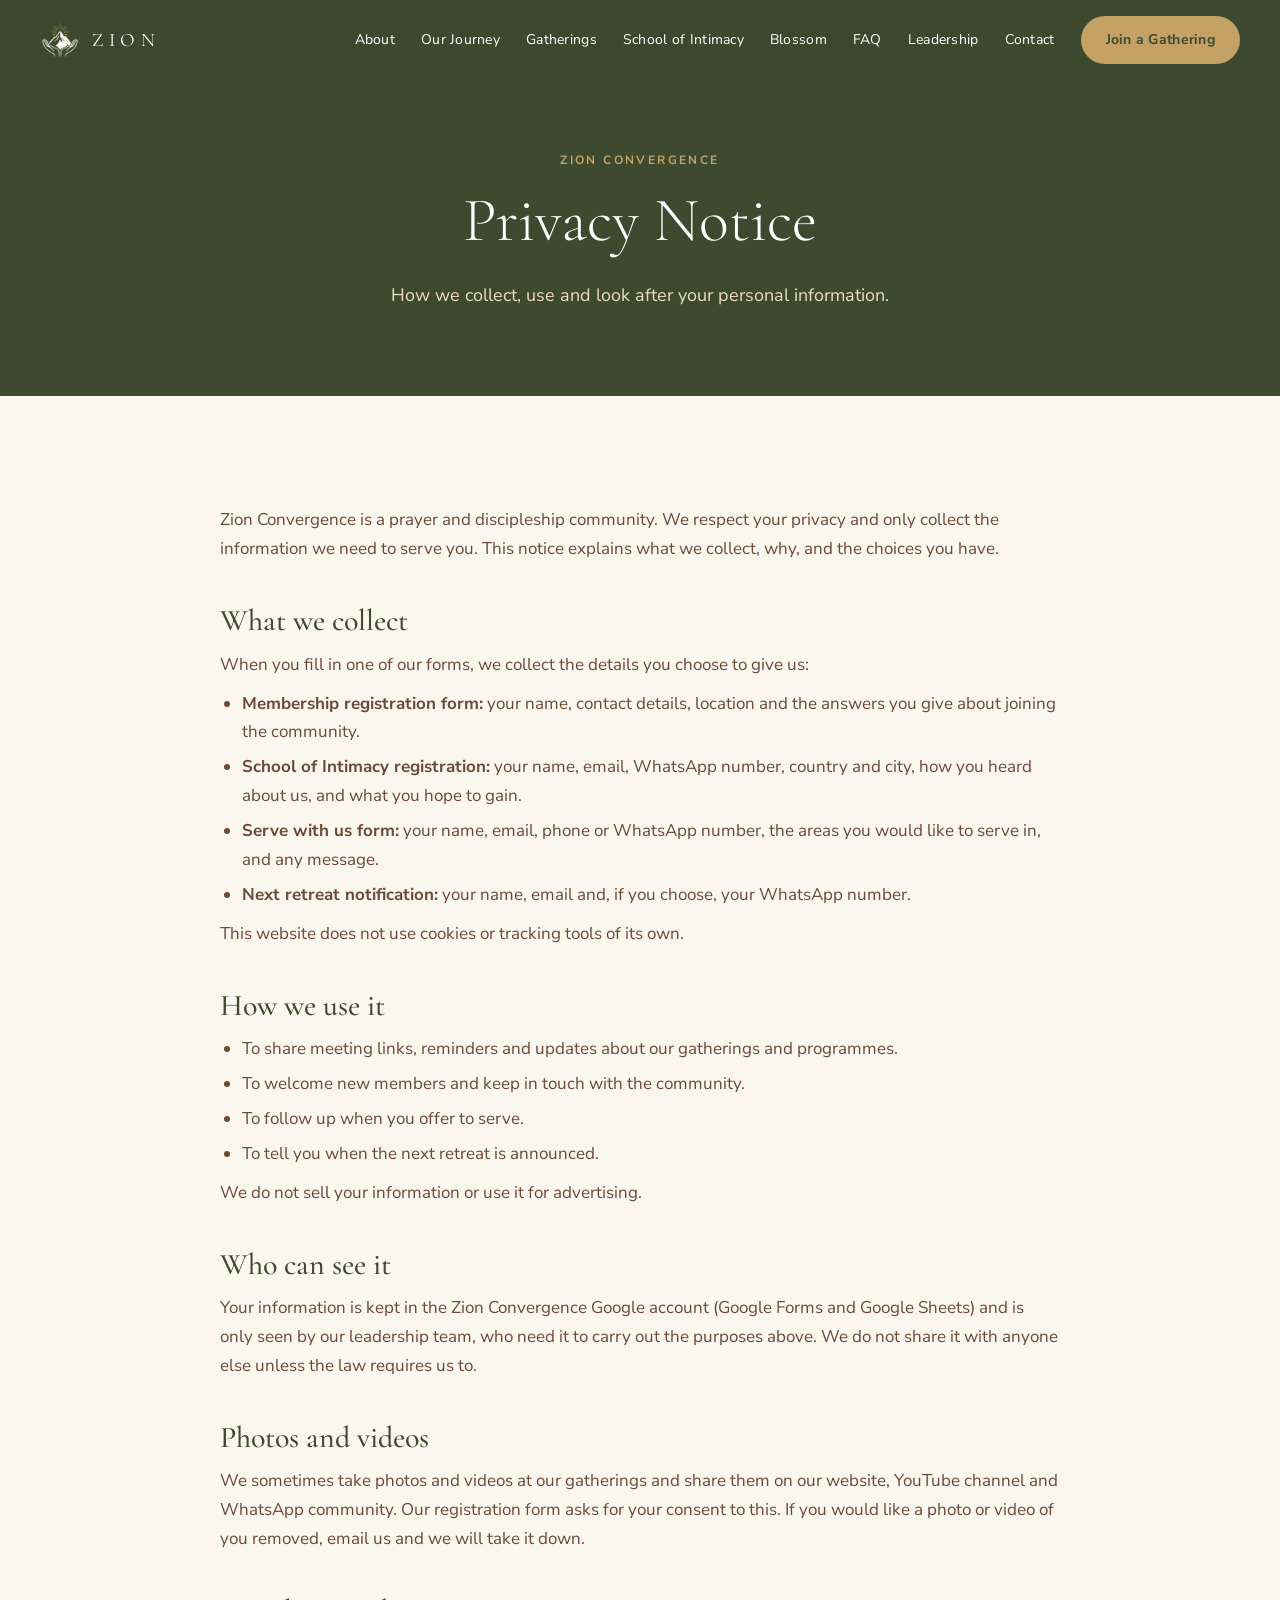
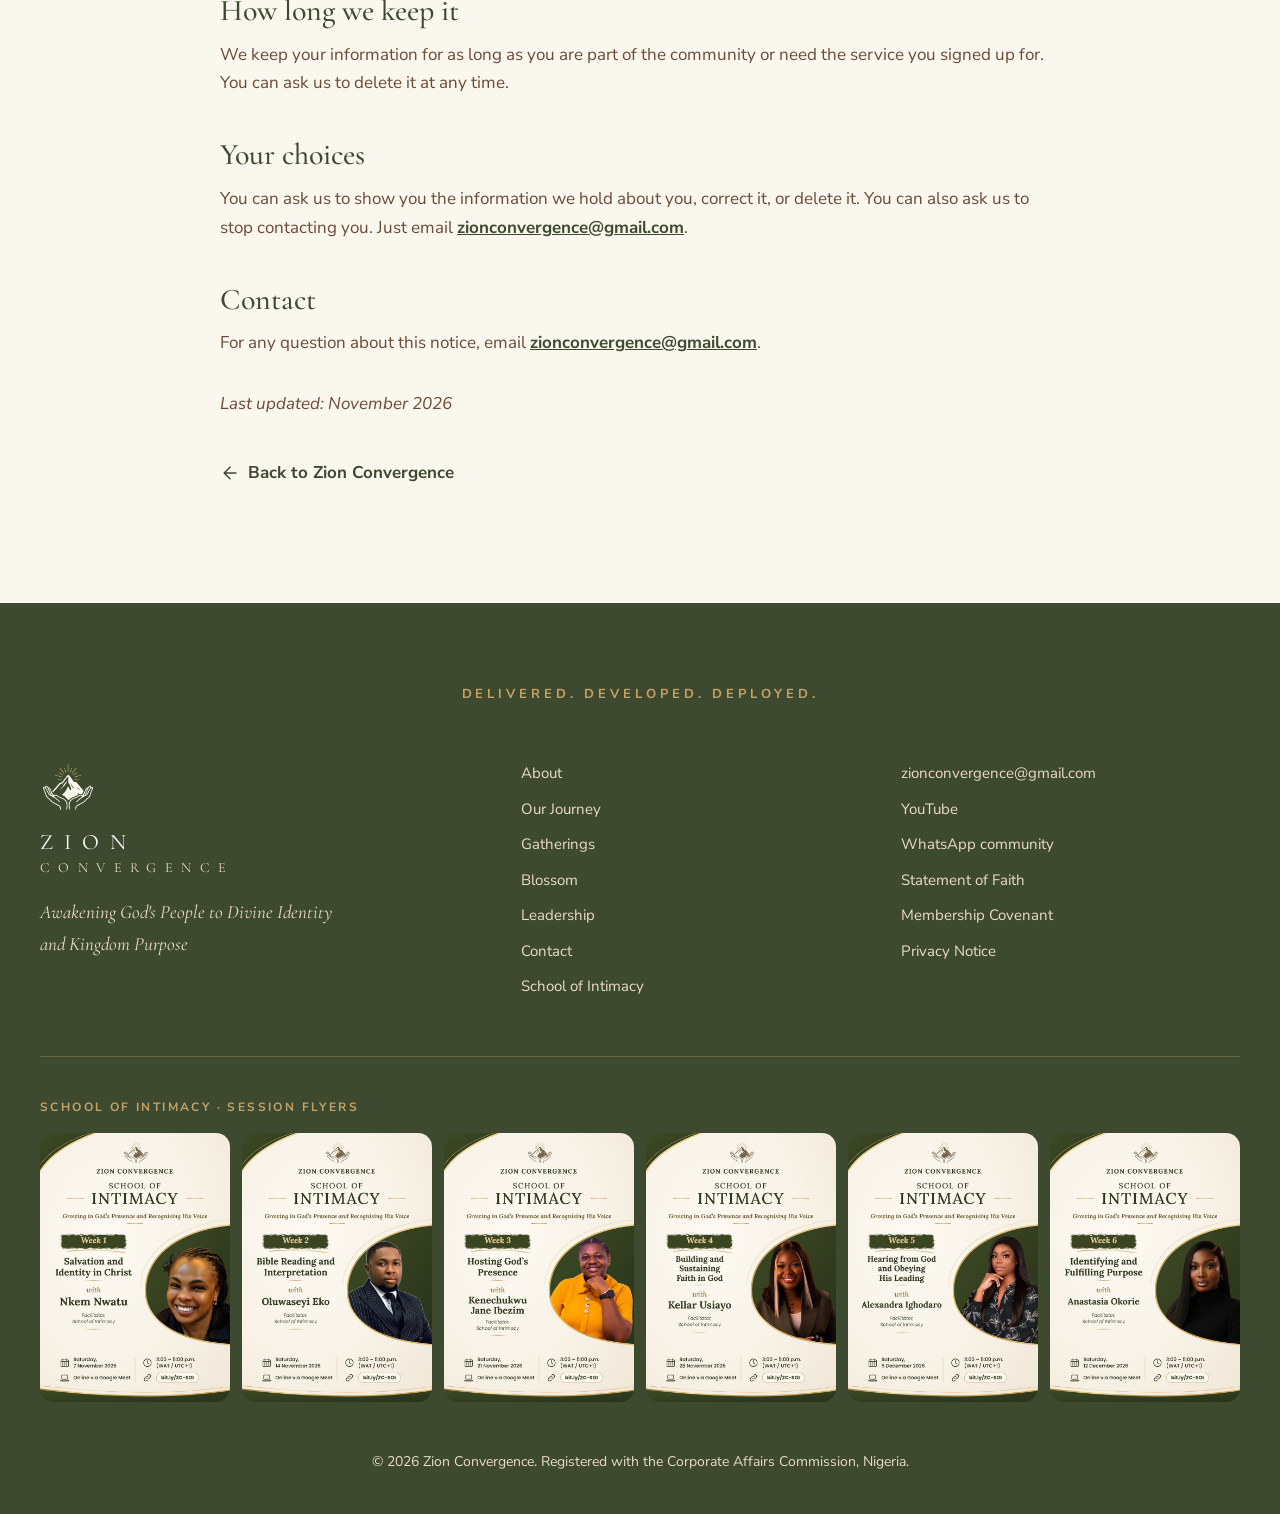
==== privacy.html @ f253151a "Launch Zion Convergence website Co-Authored-By: Claude Opus 5.5 <noreply@anthropic.com> Claude-Sessi" ====
<!DOCTYPE html>
<html lang="en">
<head>
<meta charset="utf-8">
<meta name="viewport" content="width=device-width, initial-scale=1">
<title>Privacy Notice | Zion Convergence</title>
<meta name="description" content="How Zion Convergence collects and uses personal information.">
<meta property="og:title" content="Privacy Notice | Zion Convergence">
<meta property="og:description" content="Awakening God's People to Divine Identity and Kingdom Purpose. Delivered. Developed. Deployed.">
<meta property="og:image" content="img/group.jpg">
<link rel="icon" href="img/favicon.png">
<link rel="preconnect" href="https://fonts.googleapis.com">
<link rel="preconnect" href="https://fonts.gstatic.com" crossorigin>
<link href="https://fonts.googleapis.com/css2?family=Cormorant+Garamond:ital,wght@0,300;0,400;0,500;0,600;0,700;1,300;1,400&family=Nunito+Sans:ital,wght@0,400;0,700;1,400&display=swap" rel="stylesheet">
<link rel="stylesheet" href="style.css">
</head>
<body>
<header class="hdr"><nav aria-label="Main">
<a class="logo" href="index.html#top"><img src="img/mark-light.png" alt="" width="40" height="37"><span>ZION</span></a>
<button class="burger" aria-label="Open menu" aria-expanded="false" aria-controls="menu"><svg viewBox="0 0 24 24" fill="none" stroke="currentColor" stroke-width="1.8" stroke-linecap="round" stroke-linejoin="round" aria-hidden="true"><path d="M4 6h16M4 12h16M4 18h16"/></svg></button>
<div class="links" id="menu"><a href="index.html#about">About</a><a href="index.html#journey">Our Journey</a><a href="index.html#gatherings">Gatherings</a><a href="school-of-intimacy.html">School of Intimacy</a><a href="index.html#blossom">Blossom</a><a href="index.html#faq">FAQ</a><a href="index.html#leadership">Leadership</a><a href="index.html#contact">Contact</a><a class="btn btn-gold sm" href="index.html#gatherings">Join a Gathering</a></div>
</nav></header>
<a class="btn btn-gold sm fab" href="index.html#gatherings">Join a Gathering</a>
<main id="top">
<section class="soi-hero" style="padding-bottom:70px"><p class="eyebrow" style="color:var(--gold)">Zion Convergence</p><h1>Privacy Notice</h1><p class="lead">How we collect, use and look after your personal information.</p></section>
<section class="sec legal"><div class="wrap-sm">
<p>Zion Convergence is a prayer and discipleship community. We respect your privacy and only collect the information we need to serve you. This notice explains what we collect, why, and the choices you have.</p>
<h2>What we collect</h2>
<p>When you fill in one of our forms, we collect the details you choose to give us:</p>
<ul>
<li><strong>Membership registration form:</strong> your name, contact details, location and the answers you give about joining the community.</li>
<li><strong>School of Intimacy registration:</strong> your name, email, WhatsApp number, country and city, how you heard about us, and what you hope to gain.</li>
<li><strong>Serve with us form:</strong> your name, email, phone or WhatsApp number, the areas you would like to serve in, and any message.</li>
<li><strong>Next retreat notification:</strong> your name, email and, if you choose, your WhatsApp number.</li>
</ul>
<p>This website does not use cookies or tracking tools of its own.</p>
<h2>How we use it</h2>
<ul>
<li>To share meeting links, reminders and updates about our gatherings and programmes.</li>
<li>To welcome new members and keep in touch with the community.</li>
<li>To follow up when you offer to serve.</li>
<li>To tell you when the next retreat is announced.</li>
</ul>
<p>We do not sell your information or use it for advertising.</p>
<h2>Who can see it</h2>
<p>Your information is kept in the Zion Convergence Google account (Google Forms and Google Sheets) and is only seen by our leadership team, who need it to carry out the purposes above. We do not share it with anyone else unless the law requires us to.</p>
<h2>Photos and videos</h2>
<p>We sometimes take photos and videos at our gatherings and share them on our website, YouTube channel and WhatsApp community. Our registration form asks for your consent to this. If you would like a photo or video of you removed, email us and we will take it down.</p>
<h2>How long we keep it</h2>
<p>We keep your information for as long as you are part of the community or need the service you signed up for. You can ask us to delete it at any time.</p>
<h2>Your choices</h2>
<p>You can ask us to show you the information we hold about you, correct it, or delete it. You can also ask us to stop contacting you. Just email <a href="mailto:zionconvergence@gmail.com">zionconvergence@gmail.com</a>.</p>
<h2>Contact</h2>
<p>For any question about this notice, email <a href="mailto:zionconvergence@gmail.com">zionconvergence@gmail.com</a>.</p>
<p class="cite" style="margin-top:32px">Last updated: November 2026</p>
<a class="back" href="index.html"><svg viewBox="0 0 24 24" fill="none" stroke="currentColor" stroke-width="1.8" stroke-linecap="round" stroke-linejoin="round" aria-hidden="true"><path d="M19 12H5M12 19l-7-7 7-7"/></svg>Back to Zion Convergence</a>
</div></section>
</main>
<footer class="ftr"><div class="wrap">
<p class="ddd">Delivered. Developed. Deployed.</p>
<div class="fcols">
<div class="fbrand"><img src="img/mark-light.png" alt="" width="56" height="52"><p class="word1">ZION</p><p class="word2">CONVERGENCE</p><p class="tl">Awakening God's People to Divine Identity and Kingdom Purpose</p></div>
<nav class="fnav" aria-label="Footer"><a href="index.html#about">About</a><a href="index.html#journey">Our Journey</a><a href="index.html#gatherings">Gatherings</a><a href="index.html#blossom">Blossom</a><a href="index.html#leadership">Leadership</a><a href="index.html#contact">Contact</a><a href="school-of-intimacy.html">School of Intimacy</a></nav>
<div class="fnav"><a href="mailto:zionconvergence@gmail.com">zionconvergence@gmail.com</a><a href="https://youtube.com/@ZionConvergence">YouTube</a><a href="https://bit.ly/ZC-WhatsApp">WhatsApp community</a><a href="https://bit.ly/ZC-Faith">Statement of Faith</a><a href="https://bit.ly/ZC-Covenant">Membership Covenant</a><a href="privacy.html">Privacy Notice</a></div>
</div>
<div class="flyers"><p class="eyebrow">School of Intimacy · Session flyers</p><div class="fstrip"><a href="school-of-intimacy.html#weeks"><img src="img/flyer-w1.jpg" alt="Week 1 flyer: Salvation and Identity in Christ, with Nkem Nwatu, 7 November 2026" loading="lazy" width="700" height="990"></a><a href="school-of-intimacy.html#weeks"><img src="img/flyer-w2.jpg" alt="Week 2 flyer: Bible Reading and Interpretation, with Oluwaseyi Eko, 14 November 2026" loading="lazy" width="700" height="990"></a><a href="school-of-intimacy.html#weeks"><img src="img/flyer-w3.jpg" alt="Week 3 flyer: Hosting God&#x27;s Presence, with Kenechukwu Jane Ibezim, 21 November 2026" loading="lazy" width="700" height="990"></a><a href="school-of-intimacy.html#weeks"><img src="img/flyer-w4.jpg" alt="Week 4 flyer: Building and Sustaining Faith in God, with Kellar Usiayo, 28 November 2026" loading="lazy" width="700" height="990"></a><a href="school-of-intimacy.html#weeks"><img src="img/flyer-w5.jpg" alt="Week 5 flyer: Hearing from God and Obeying His Leading, with Alexandra Ighodaro, 5 December 2026" loading="lazy" width="700" height="990"></a><a href="school-of-intimacy.html#weeks"><img src="img/flyer-w6.jpg" alt="Week 6 flyer: Identifying and Fulfilling Purpose, with Anastasia Okorie, 12 December 2026" loading="lazy" width="700" height="990"></a></div></div>
<p class="copy">© <span id="yr">2026</span> Zion Convergence. Registered with the Corporate Affairs Commission, Nigeria.</p>
</div></footer>
<div class="lb" role="dialog" aria-modal="true" aria-label="Photo viewer"><button class="x" aria-label="Close"><svg viewBox="0 0 24 24" fill="none" stroke="currentColor" stroke-width="1.8" stroke-linecap="round" stroke-linejoin="round" aria-hidden="true"><path d="M18 6 6 18M6 6l12 12"/></svg></button><button class="pv" aria-label="Previous photo"><svg viewBox="0 0 24 24" fill="none" stroke="currentColor" stroke-width="1.8" stroke-linecap="round" stroke-linejoin="round" aria-hidden="true"><path d="m15 18-6-6 6-6"/></svg></button><img alt=""><button class="nx" aria-label="Next photo"><svg viewBox="0 0 24 24" fill="none" stroke="currentColor" stroke-width="1.8" stroke-linecap="round" stroke-linejoin="round" aria-hidden="true"><path d="m9 18 6-6-6-6"/></svg></button></div>
<script src="script.js"></script>
</body></html>
---- style.css ----
/* Zion Convergence — olive / sand / gold, Cormorant Garamond + Nunito Sans */
:root{
  --green:#3D4A2F; --green-deep:#323D26; --gold:#C4A265; --gold-deep:#8A6A2E;
  --sand:#EBDCC4; --cream:#FAF7EF; --brown:#6B4A36; --rose:#B5546E; --blush:#F6DDE3;
  --head:'Cormorant Garamond', Georgia, 'Times New Roman', serif;
  --body:'Nunito Sans', 'Segoe UI', Arial, sans-serif;
  color-scheme: light;
}
*{box-sizing:border-box}
html{scroll-behavior:smooth;scroll-padding-top:90px}
@media (prefers-reduced-motion: reduce){html{scroll-behavior:auto}*{transition:none!important;animation:none!important}}
body{margin:0;background:var(--cream);color:var(--brown);font-family:var(--body);font-size:17px;line-height:1.7;overflow-x:hidden}
h1,h2,h3{font-family:var(--head);margin:0;line-height:1.15;text-wrap:balance}
p{margin:0}
img{max-width:100%;height:auto;display:block}
a{color:inherit}
a:focus-visible,button:focus-visible,summary:focus-visible{outline:3px solid var(--gold);outline-offset:3px;border-radius:8px}
.wrap{max-width:1240px;margin:0 auto;padding:0 20px}
.wrap-md{max-width:1080px;margin:0 auto;padding:0 20px}
.wrap-sm{max-width:880px;margin:0 auto;padding:0 20px}
.sec{padding:110px 0}
.sec-tight{padding-bottom:110px}
.eyebrow{font-size:12px;font-weight:700;letter-spacing:.2em;text-transform:uppercase;color:var(--gold-deep);margin-bottom:16px}
.on-green .eyebrow{color:var(--gold)}
.title{font-size:clamp(36px,4.6vw,52px);font-weight:300;color:var(--green);line-height:1.12}
.on-green .title{color:#fff}
.head{max-width:760px;margin-bottom:48px}
.card{background:#fff;border:1px solid var(--sand);border-radius:28px;box-shadow:0 1px 2px rgba(61,74,47,.05)}
.ic{width:56px;height:56px;border-radius:50%;background:var(--sand);color:var(--green);display:inline-flex;align-items:center;justify-content:center;flex-shrink:0}
.ic.lg{width:64px;height:64px}
.ic svg{width:24px;height:24px}
.btn{display:inline-flex;align-items:center;justify-content:center;gap:10px;height:56px;padding:0 32px;border-radius:999px;font-weight:700;text-decoration:none;font-size:16px;transition:background .3s,color .3s,border-color .3s;border:1px solid transparent;font-family:var(--body);cursor:pointer}
.btn.sm{height:48px;padding:0 24px;font-size:14px}
.btn svg{width:18px;height:18px}
.btn-gold{background:var(--gold);color:var(--green)}
.btn-gold:hover{background:#fff}
.btn-outline{border-color:var(--gold);color:#fff}
.btn-outline:hover{background:var(--gold);color:var(--green)}
.btn-green{background:var(--green);color:#fff}
.btn-green:hover{background:var(--gold);color:var(--green)}
.btn-line{border-color:var(--gold);color:var(--green);background:transparent}
.btn-line:hover{background:var(--sand)}

/* header */
.hdr{position:fixed;inset:0 0 auto;z-index:50;background:rgba(61,74,47,.86);backdrop-filter:blur(10px);-webkit-backdrop-filter:blur(10px)}
.hdr nav{max-width:1240px;margin:0 auto;padding:0 20px;height:80px;display:flex;align-items:center;justify-content:space-between;gap:20px}
.logo{display:flex;align-items:center;gap:12px;text-decoration:none;color:#fff}
.logo img{width:40px;height:auto}
.logo span{font-family:var(--head);font-size:19px;letter-spacing:.3em}
.links{display:flex;align-items:center;gap:26px}
.links a{color:#fff;text-decoration:none;font-size:14px;letter-spacing:.02em;transition:color .3s}
.links a:hover{color:var(--gold)}
.links .btn{color:var(--green)}
.links .btn:hover{background:#fff;color:var(--green)}
.burger{display:none;background:none;border:0;color:#fff;width:48px;height:48px;cursor:pointer;align-items:center;justify-content:center}
.burger svg{width:26px;height:26px}
.fab{display:none}
@media (max-width:1180px){
  .links{display:none;position:absolute;top:80px;left:0;right:0;flex-direction:column;align-items:flex-start;gap:4px;background:var(--green);padding:16px 20px 24px}
  .links.open{display:flex}
  .links a{padding:10px 0;font-size:16px}
  .links .btn{margin-top:10px;padding:0 24px}
  .burger{display:inline-flex}
  .fab{display:inline-flex;position:fixed;right:20px;bottom:20px;z-index:50;box-shadow:0 10px 25px rgba(0,0,0,.2)}
}

/* hero */
.hero{display:grid;grid-template-columns:3fr 2fr;min-height:100vh}
.hero .left{background:var(--green);color:#fff;display:flex;align-items:center;padding:140px 80px 70px}
.hero .left>div{max-width:680px}
.hero .badge{width:96px;height:96px;margin-bottom:24px}
.word1{font-family:var(--head);font-size:26px;letter-spacing:.5em;color:#fff;line-height:1.2}
.word2{font-family:var(--head);font-size:14px;letter-spacing:.6em;color:var(--sand);margin-bottom:40px}
.hero h1{font-size:clamp(40px,5vw,64px);font-weight:300;line-height:1.1;margin-bottom:24px;color:#fff}
.hero .lead{font-size:18px;color:var(--sand);max-width:580px;margin-bottom:36px}
.hero .btns{display:flex;flex-wrap:wrap;gap:12px;margin-bottom:40px}
.ddd{color:var(--gold);font-size:13px;font-weight:700;letter-spacing:.3em;text-transform:uppercase}
.hero .right{position:relative;min-height:380px}
.hero .right img{position:absolute;inset:0;width:100%;height:100%;object-fit:cover;object-position:60% 50%}
@media (max-width:1023px){.hero{grid-template-columns:1fr;min-height:0}.hero .left{padding:130px 24px 60px}}

/* next gathering */
.next{position:relative;z-index:5;padding:0 16px;margin-top:-48px}
.next .card{max-width:1024px;margin:0 auto;padding:32px;box-shadow:0 20px 40px rgba(61,74,47,.14);display:flex;flex-wrap:wrap;align-items:center;gap:20px 32px}
.next .info{flex:1;min-width:260px}
.live{display:flex;align-items:center;gap:8px;font-size:12px;font-weight:700;letter-spacing:.2em;text-transform:uppercase;color:var(--gold-deep);margin-bottom:6px}
.dot{position:relative;width:10px;height:10px}
.dot::before,.dot::after{content:"";position:absolute;inset:0;border-radius:50%;background:var(--gold)}
.dot::before{animation:ping 1.6s cubic-bezier(0,0,.2,1) infinite;opacity:.7}
@keyframes ping{75%,100%{transform:scale(2.4);opacity:0}}
.next h3{font-size:clamp(26px,3vw,32px);font-weight:500;color:var(--green)}
.next .acts{display:flex;flex-wrap:wrap;gap:10px}

/* about */
.about-grid{display:grid;grid-template-columns:1.2fr 1fr;gap:80px;align-items:start}
.prose p+p{margin-top:20px}
.prose{font-size:18px}
.founded{background:var(--green);color:#fff;border-radius:28px;padding:40px;box-shadow:0 20px 40px rgba(61,74,47,.18)}
.founded .eyebrow{color:var(--gold);margin-bottom:10px}
.founded .date{font-family:var(--head);font-size:40px;font-weight:300;line-height:1.1}
.founded .by{font-style:italic;color:var(--sand);margin-top:4px}
.rule{height:1px;background:rgba(196,162,101,.5);margin:28px 0}
.frow{display:flex;gap:16px}
.frow+.frow{margin-top:24px}
.frow .ic{background:var(--cream);width:48px;height:48px}
.frow b{display:block;color:#fff}
.frow>div>span{color:var(--sand)}
.pair{display:grid;grid-template-columns:1fr 1fr;gap:16px;margin-top:56px}
.pair img{width:100%;aspect-ratio:4/3;object-fit:cover;border-radius:28px}
@media (max-width:1023px){.about-grid{grid-template-columns:1fr;gap:48px}}
@media (max-width:640px){.pair{grid-template-columns:1fr}}

/* name, vision */
.two{display:grid;grid-template-columns:1fr 1fr;gap:24px}
@media (max-width:767px){.two{grid-template-columns:1fr}}
.pad{padding:40px}
.name-h{display:flex;align-items:center;gap:20px;margin-bottom:24px}
.name-h h3{font-size:clamp(28px,3.4vw,38px);letter-spacing:.3em;font-weight:300;color:var(--brown)}
.cite{font-style:italic;font-size:15px}
.banner{margin-top:24px;background:var(--green);border-radius:28px;text-align:center;padding:52px 24px}
.banner p.big{font-family:var(--head);font-size:clamp(24px,3vw,36px);font-weight:300;color:#fff;line-height:1.3}
.banner .tl{margin-top:20px;font-size:15px}
.banner .tl b{font-size:12px;font-weight:700;letter-spacing:.2em;text-transform:uppercase;color:var(--gold);margin-right:12px}
.banner .tl i{color:var(--sand)}
.card h3.t{font-size:30px;font-weight:500;color:var(--green);margin:24px 0 12px}

/* journey */
.journey{background:var(--green);overflow:hidden}
.steps{position:relative}
.steps::before{content:"";position:absolute;left:32px;top:0;bottom:0;width:1px;background:rgba(196,162,101,.3)}
.step{position:relative;padding:0 0 64px 112px}
.step:last-child{padding-bottom:0}
.step .ghost{position:absolute;left:0;top:-36px;font-family:var(--head);font-size:176px;line-height:1;color:rgba(255,255,255,.05);user-select:none}
.step .num{position:absolute;left:0;top:0;width:64px;height:64px;border-radius:50%;display:flex;align-items:center;justify-content:center;font-family:var(--head);font-size:26px;font-weight:600;background:rgba(235,220,196,.3);color:var(--sand);transition:background .7s,color .7s}
.step.lit .num{background:var(--gold);color:var(--green)}
.step h3{position:relative;font-size:clamp(36px,4.4vw,48px);font-weight:300;color:#fff}
.step .ph{position:relative;font-size:12px;font-weight:700;letter-spacing:.2em;text-transform:uppercase;color:var(--gold);margin:8px 0 12px}
.step p.d{position:relative;font-size:18px;color:var(--sand);max-width:560px}
@media (max-width:767px){.steps::before{left:24px}.step{padding-left:80px}.step .num{width:48px;height:48px;font-size:22px}.step .ghost{font-size:128px}}

/* scripture */
.scr{display:grid;grid-template-columns:1.6fr 1fr;gap:24px}
.quote{position:relative;overflow:hidden;text-align:center;padding:48px}
.quote .q{position:absolute;top:-40px;left:50%;transform:translateX(-50%);font-family:var(--head);font-size:300px;line-height:1;color:var(--sand);user-select:none}
.quote blockquote{position:relative;margin:0;padding-top:48px}
.quote blockquote p{font-family:var(--head);font-style:italic;font-size:clamp(20px,2.2vw,25px);line-height:1.6;color:var(--brown)}
.quote footer{margin-top:24px;font-size:12px;font-weight:700;letter-spacing:.2em;text-transform:uppercase;color:var(--gold-deep)}
.scr-note{margin:32px auto 0;max-width:760px;text-align:center;font-size:18px}
.scr-note strong{color:var(--green)}
@media (max-width:1023px){.scr{grid-template-columns:1fr}}

/* acts 2 */
.soft{background:rgba(255,255,255,.6)}
.acts2{display:grid;grid-template-columns:1fr 1.7fr;gap:24px;align-items:start}
.acts-main{background:var(--green);color:#fff;border-radius:28px;padding:40px;position:sticky;top:112px}
.acts-main .v{font-family:var(--head);font-style:italic;font-size:clamp(24px,2.6vw,30px);font-weight:300;line-height:1.35;margin:16px 0 32px}
.acts-main p.s{color:var(--sand)}
.acts-grid{display:grid;grid-template-columns:1fr 1fr;gap:16px}
.mini{padding:20px;display:flex;gap:16px}
.mini b{display:block;color:var(--green);line-height:1.35}
.mini b i{font-weight:400;font-size:14px;color:var(--brown)}
.mini>div>span{display:block;margin-top:4px;font-size:16px}
@media (max-width:1023px){.acts2{grid-template-columns:1fr}.acts-main{position:static}}
@media (max-width:640px){.acts-grid{grid-template-columns:1fr}}

/* values */
.vals{display:flex;flex-wrap:wrap;justify-content:center;gap:20px}
.val{padding:28px;width:calc(25% - 15px)}
.val h3{font-size:26px;font-weight:500;color:var(--green);margin:20px 0 8px}
.val p{font-size:16px}
@media (max-width:1023px){.val{width:calc(50% - 10px)}}
@media (max-width:640px){.val{width:100%}}

/* gatherings */
.glist{list-style:none;margin:0;padding:0;display:grid;gap:16px}
.g{display:flex;align-items:center;gap:24px;padding:24px;transition:background .5s}
.g:hover,.g:focus-within{background:var(--sand)}
.g:hover .ic,.g:focus-within .ic{background:#fff}
.g .main{display:flex;gap:16px;align-items:center;flex:1}
.g h3{font-family:var(--body);font-size:20px;font-weight:700;color:var(--green);line-height:1.35}
.g p{font-size:16px}
.g .when{width:260px;font-size:16px}
.g .end{display:flex;align-items:center;gap:12px;justify-content:flex-end;width:300px}
.tag{font-size:12px;font-weight:700;padding:8px 16px;border-radius:999px;background:var(--sand);color:var(--brown);white-space:nowrap}
.g:hover .tag.w{background:#fff}
.tag.all{background:var(--green);color:#fff}
.g .btn{opacity:0;transform:translateX(16px);transition:opacity .5s,transform .5s,background .3s}
.g:hover .btn,.g:focus-within .btn{opacity:1;transform:none}
.foot-note{font-style:italic;margin-top:24px;font-size:16px}
@media (max-width:1023px){.g{flex-direction:column;align-items:flex-start;gap:14px}.g .when,.g .end{width:auto;justify-content:flex-start}.g .btn{opacity:1;transform:none}}

/* programmes */
.prog{display:flex;flex-direction:column;padding:32px;text-decoration:none;height:100%;transition:box-shadow .5s,transform .5s}
.prog:hover{box-shadow:0 18px 36px rgba(61,74,47,.14);transform:translateY(-4px)}
.prog h3{font-size:clamp(26px,2.6vw,32px);font-weight:600;color:var(--green);margin:24px 0 12px}
.prog p{font-size:16px;flex:1;margin-bottom:32px}
.prog small{font-size:14px;font-weight:700}

/* blossom */
.blossom{background:linear-gradient(to bottom,var(--cream),#FBEFEF,var(--cream))}
.bl-eyebrow{display:flex;align-items:center;gap:8px;font-size:12px;font-weight:700;letter-spacing:.2em;text-transform:uppercase;color:var(--rose);margin-bottom:16px}
.bl-eyebrow svg{width:16px;height:16px}
.blossom h2{font-size:clamp(52px,7vw,76px);font-weight:300;color:var(--green);line-height:1}
.bl-facts{list-style:none;padding:0;margin:20px 0 0;display:grid;gap:8px;font-size:16px}
.bl-facts li{display:flex;gap:12px;align-items:flex-start}
.bl-facts svg{width:20px;height:20px;color:var(--rose);flex-shrink:0;margin-top:3px}
.blossom strong{color:var(--green)}
.kbb{display:inline-block;margin-top:20px;background:var(--blush);color:var(--green);border-radius:999px;padding:8px 24px;font-weight:700;font-size:14px}
.masonry{columns:3;column-gap:16px;margin-top:48px}
.masonry button{display:block;width:100%;margin:0 0 16px;padding:0;border:4px solid #fff;border-radius:28px;overflow:hidden;box-shadow:0 4px 12px rgba(0,0,0,.08);cursor:zoom-in;background:var(--sand);transition:box-shadow .3s;break-inside:avoid}
.masonry button:hover{box-shadow:0 14px 30px rgba(0,0,0,.16)}
.masonry img{width:100%;height:100%;object-fit:cover}
.r45{aspect-ratio:4/5}.r43{aspect-ratio:4/3}.r11{aspect-ratio:1/1}
@media (max-width:767px){.masonry{columns:2}}
.notify{margin-top:40px;padding:40px;display:flex;flex-wrap:wrap;align-items:center;justify-content:space-between;gap:24px}
.notify h3{font-size:clamp(28px,3vw,34px);font-weight:500;color:var(--green);margin-bottom:6px}

/* leadership */
.leaders{display:grid;grid-template-columns:repeat(3,1fr);gap:24px}
.leader{padding:16px;text-align:center}
.leader img{width:100%;aspect-ratio:4/5;object-fit:cover;border-radius:22px;margin-bottom:20px}
.leader h3{font-size:26px;font-weight:500;color:var(--green)}
.leader p{font-size:15px;padding-bottom:8px}
@media (max-width:767px){.leaders{grid-template-columns:1fr;max-width:380px;margin:0 auto}}

/* faq */
.faq{padding:8px 28px}
.faq details{border-bottom:1px solid var(--sand)}
.faq details:last-child{border-bottom:0}
.faq summary{list-style:none;cursor:pointer;display:flex;justify-content:space-between;align-items:center;gap:16px;padding:20px 0;font-size:18px;font-weight:700;color:var(--green)}
.faq summary::-webkit-details-marker{display:none}
.faq summary svg{width:20px;height:20px;flex-shrink:0;transition:transform .3s}
.faq details[open] summary svg{transform:rotate(180deg)}
.faq details p{padding:0 0 20px;font-size:16px}
.faq a{color:var(--green);font-weight:700}

/* contact */
.contact-grid{display:grid;grid-template-columns:1.2fr 1fr;gap:40px;align-items:start}
.crow{display:flex;gap:16px}
.crow+.crow{margin-top:28px}
.crow b{display:block;color:var(--green);font-size:18px}
.crow p{font-size:16px}
.crow p a{color:var(--green);font-weight:700}
.crow .btn{margin-top:12px}
.serve{padding:40px;background:var(--green);color:#fff;border:0}
.serve h3{font-size:clamp(30px,3vw,36px);font-weight:400;margin:20px 0 12px}
.serve p{color:var(--sand);margin-bottom:28px}
.serve ul{margin:0 0 28px;padding:0;list-style:none;display:flex;flex-wrap:wrap;gap:8px}
.serve li{font-size:13px;font-weight:700;padding:6px 14px;border-radius:999px;border:1px solid rgba(196,162,101,.6);color:var(--sand)}
.serve .ic{background:var(--cream)}
@media (max-width:1023px){.contact-grid{grid-template-columns:1fr}}

/* footer */
.ftr{background:var(--green);color:#fff;padding:80px 0 40px}
.ftr .ddd{text-align:center;margin-bottom:56px}
.fcols{display:grid;grid-template-columns:1.3fr 1fr 1fr;gap:40px}
.fbrand img{width:56px;margin-bottom:16px}
.fbrand .word1{font-size:22px}
.fbrand .word2{margin-bottom:16px}
.fbrand p.tl{color:var(--sand);font-style:italic;font-family:var(--head);font-size:19px;max-width:320px}
.fnav{display:flex;flex-direction:column;gap:10px}
.fnav a{color:var(--sand);text-decoration:none;font-size:15px}
.fnav a:hover{color:var(--gold)}
.flyers{margin-top:56px;padding-top:40px;border-top:1px solid rgba(196,162,101,.3)}
.flyers .eyebrow{color:var(--gold)}
.fstrip{display:grid;grid-template-columns:repeat(6,1fr);gap:12px}
.fstrip a{border-radius:14px;overflow:hidden;display:block;transition:transform .3s}
.fstrip a:hover{transform:translateY(-4px)}
.fstrip img{width:100%;aspect-ratio:700/990;object-fit:cover}
.copy{text-align:center;color:var(--sand);font-size:14px;margin-top:48px}
@media (max-width:900px){.fcols{grid-template-columns:1fr}.fstrip{grid-template-columns:repeat(3,1fr)}}

/* lightbox */
.lb{position:fixed;inset:0;z-index:80;background:rgba(30,36,23,.92);display:none;align-items:center;justify-content:center;padding:24px}
.lb.open{display:flex}
.lb img{max-width:min(1200px,100%);max-height:86vh;border-radius:16px}
.lb button{position:absolute;background:rgba(255,255,255,.12);border:0;color:#fff;width:52px;height:52px;border-radius:50%;cursor:pointer;display:flex;align-items:center;justify-content:center}
.lb button svg{width:24px;height:24px}
.lb .x{top:20px;right:20px}.lb .pv{left:20px;top:50%;transform:translateY(-50%)}.lb .nx{right:20px;top:50%;transform:translateY(-50%)}

/* reveal */
.rv{opacity:0;transform:translateY(24px);transition:opacity .8s ease,transform .8s ease}
.rv.in{opacity:1;transform:none}
@media (prefers-reduced-motion: reduce){.rv{opacity:1;transform:none}}

/* SOI page */
.soi-hero{background:var(--green);color:#fff;padding:150px 20px 100px;text-align:center}
.soi-hero .badge{width:96px;height:96px;margin:0 auto 24px}
.soi-hero h1{font-size:clamp(38px,5.4vw,62px);font-weight:300;line-height:1.12;max-width:900px;margin:0 auto 24px}
.soi-hero p{color:var(--sand)}
.soi-hero .lead{font-size:18px;max-width:680px;margin:0 auto 16px}
.soi-hero .btns{display:flex;flex-wrap:wrap;gap:12px;justify-content:center;margin-top:40px}
.soi-hero .btn{height:64px;padding:0 40px;font-size:18px}
.fgrid{display:grid;grid-template-columns:repeat(3,1fr);gap:16px}
.fgrid button{padding:0;border:0;background:#fff;border-radius:28px;overflow:hidden;cursor:zoom-in;box-shadow:0 1px 3px rgba(0,0,0,.06)}
.fgrid img{width:100%;aspect-ratio:700/990;object-fit:cover}
@media (max-width:767px){.fgrid{grid-template-columns:repeat(2,1fr)}}
.weeks{list-style:none;margin:0;padding:0;display:grid;gap:16px}
.wk{overflow:hidden}
.wk summary{list-style:none;cursor:pointer;display:flex;align-items:center;gap:16px;padding:20px 24px}
.wk summary::-webkit-details-marker{display:none}
.wk .n{width:56px;height:56px;border-radius:50%;background:var(--gold);color:var(--green);font-family:var(--head);font-size:26px;font-weight:600;display:flex;align-items:center;justify-content:center;flex-shrink:0}
.wk.done .n{background:var(--sand)}
.wk .meta{flex:1}
.wk .meta small{display:block;font-size:12px;font-weight:700;letter-spacing:.2em;text-transform:uppercase;color:var(--gold-deep)}
.wk .meta span{display:block;font-family:var(--head);font-size:26px;color:var(--green);line-height:1.25}
.wk summary>svg{width:20px;height:20px;transition:transform .3s;flex-shrink:0}
.wk[open] summary>svg{transform:rotate(180deg)}
.wk .body{padding:0 24px 24px 96px;font-size:16px}
.wk .body .btn{margin-top:16px}
.status{display:inline-block;margin-left:10px;font-size:11px;font-weight:700;letter-spacing:.12em;text-transform:uppercase;padding:3px 10px;border-radius:999px;vertical-align:middle}
.status.past{background:var(--sand);color:var(--brown)}
.status.st-next{background:var(--green);color:#fff}
@media (max-width:640px){.wk .body{padding-left:24px}}
.back{display:inline-flex;align-items:center;gap:8px;color:var(--green);font-weight:700;text-decoration:none;margin-top:40px}
.wk .meta .status{display:inline-block;font-family:var(--body);font-size:11px;line-height:1.6;margin-left:10px;letter-spacing:.12em}
.wk .meta .status.past{color:var(--brown)}
.wk .meta .status.st-next{color:#fff}
.wk .meta .status:empty{display:none}
.wk .meta small{display:flex;flex-wrap:wrap;align-items:center;gap:4px 10px}
.wk .meta .status{margin-left:0}
.back svg{width:20px;height:20px}
.two>*,.about-grid>*,.contact-grid>*,.acts2>*{min-width:0}
@media (max-width:640px){.name-h{gap:14px}.name-h h3{font-size:24px;letter-spacing:.14em}.pad{padding:28px}.quote{padding:32px 24px}.quote .q{font-size:220px}.notify,.serve,.founded,.acts-main{padding:28px}}

/* monthly theme */
.theme-grid{display:grid;grid-template-columns:1fr 1.3fr;gap:24px}
.theme .yr h3{font-size:clamp(30px,3.4vw,40px);font-weight:400;color:var(--green);margin-bottom:14px}
.theme-month{background:var(--green);color:#fff;border-radius:28px;padding:40px;position:relative;overflow:hidden}
.theme-month::after{content:"";position:absolute;right:-90px;top:-90px;width:260px;height:260px;border-radius:50%;border:1px solid rgba(196,162,101,.35)}
.theme-month .eyebrow{color:var(--gold);margin-bottom:10px}
.theme-month h3{font-size:clamp(40px,5vw,60px);font-weight:300;line-height:1.05}
.theme-month .promise{font-family:var(--head);font-style:italic;font-size:clamp(20px,2.2vw,24px);color:var(--sand);margin-top:18px;line-height:1.45}
.theme-month .focus{margin-top:16px;color:var(--sand);font-size:16px}
.theme-month .ref{margin-top:20px;font-size:12px;font-weight:700;letter-spacing:.2em;text-transform:uppercase;color:var(--gold)}
@media (max-width:900px){.theme-grid{grid-template-columns:1fr}}
@media (max-width:640px){.theme-month{padding:28px}}

/* after the first cohort */
.after{display:none}
body.soi-ended .after{display:block}
body.soi-ended .before{display:none!important}
body.soi-ended .g.after{display:flex}
.done-note{background:var(--sand);color:var(--green);border-radius:999px;display:inline-block;padding:8px 20px;font-weight:700;font-size:14px;margin-bottom:20px}

/* privacy */
.legal h2{font-size:30px;font-weight:500;color:var(--green);margin:40px 0 12px}
.legal p,.legal li{font-size:17px}
.legal ul{padding-left:22px;margin:10px 0}
.legal li{margin:6px 0}
.legal a{color:var(--green);font-weight:700}
.formnote{font-size:13px;margin-top:12px;opacity:.85}
.formnote a{color:inherit;font-weight:700}
.soi-hero .done-note{color:var(--green)}
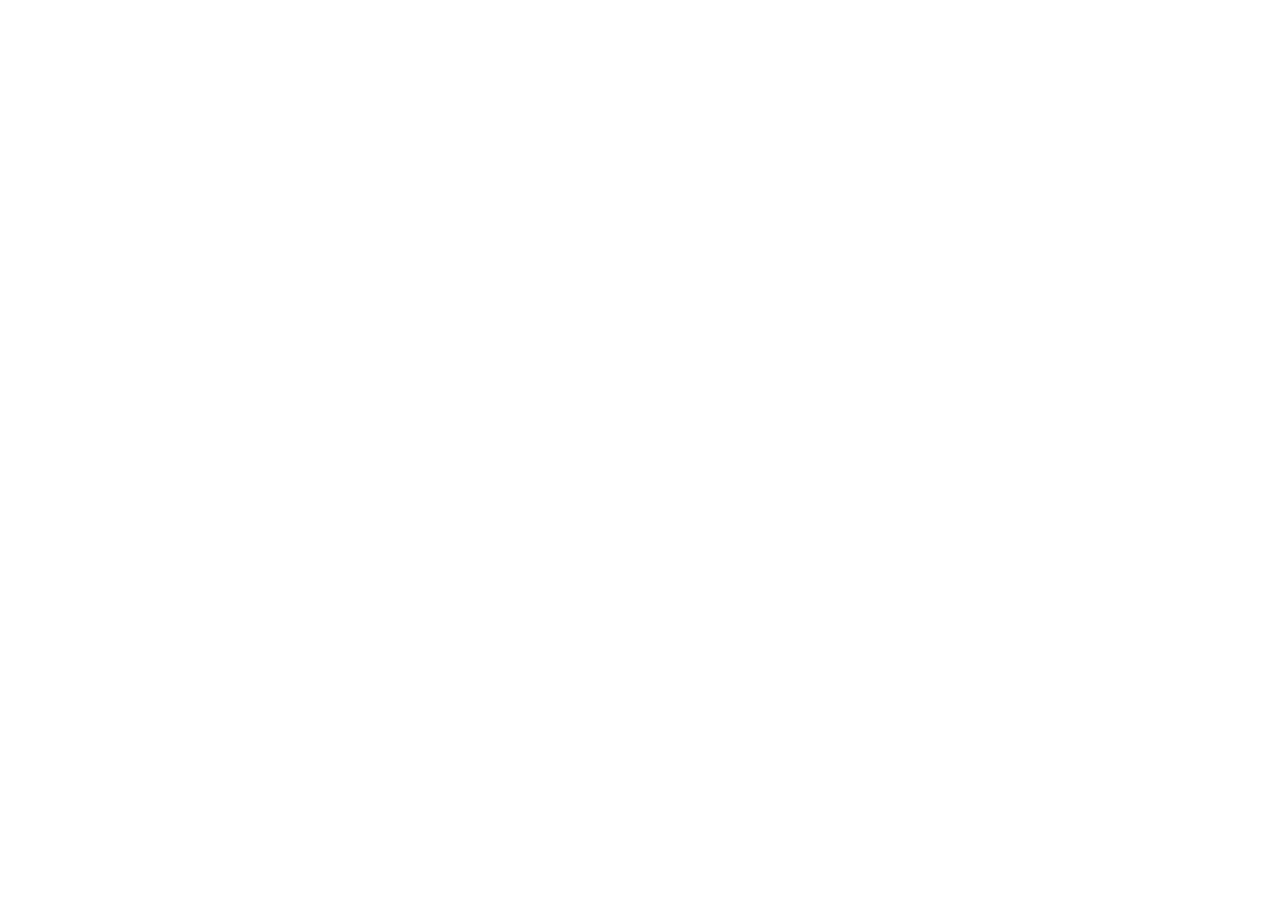
==== commit e8719dcb: "Redirect to zionconvergence.github.io Co-Authored-By: Claude Opus 5.5 <noreply@anthropic.com> Claude" ====
--- a/privacy.html
+++ b/privacy.html
@@ -1,71 +1,10 @@
 <!DOCTYPE html>
-<html lang="en">
-<head>
-<meta charset="utf-8">
-<meta name="viewport" content="width=device-width, initial-scale=1">
-<title>Privacy Notice | Zion Convergence</title>
-<meta name="description" content="How Zion Convergence collects and uses personal information.">
-<meta property="og:title" content="Privacy Notice | Zion Convergence">
-<meta property="og:description" content="Awakening God's People to Divine Identity and Kingdom Purpose. Delivered. Developed. Deployed.">
-<meta property="og:image" content="img/group.jpg">
-<link rel="icon" href="img/favicon.png">
-<link rel="preconnect" href="https://fonts.googleapis.com">
-<link rel="preconnect" href="https://fonts.gstatic.com" crossorigin>
-<link href="https://fonts.googleapis.com/css2?family=Cormorant+Garamond:ital,wght@0,300;0,400;0,500;0,600;0,700;1,300;1,400&family=Nunito+Sans:ital,wght@0,400;0,700;1,400&display=swap" rel="stylesheet">
-<link rel="stylesheet" href="style.css">
-</head>
-<body>
-<header class="hdr"><nav aria-label="Main">
-<a class="logo" href="index.html#top"><img src="img/mark-light.png" alt="" width="40" height="37"><span>ZION</span></a>
-<button class="burger" aria-label="Open menu" aria-expanded="false" aria-controls="menu"><svg viewBox="0 0 24 24" fill="none" stroke="currentColor" stroke-width="1.8" stroke-linecap="round" stroke-linejoin="round" aria-hidden="true"><path d="M4 6h16M4 12h16M4 18h16"/></svg></button>
-<div class="links" id="menu"><a href="index.html#about">About</a><a href="index.html#journey">Our Journey</a><a href="index.html#gatherings">Gatherings</a><a href="school-of-intimacy.html">School of Intimacy</a><a href="index.html#blossom">Blossom</a><a href="index.html#faq">FAQ</a><a href="index.html#leadership">Leadership</a><a href="index.html#contact">Contact</a><a class="btn btn-gold sm" href="index.html#gatherings">Join a Gathering</a></div>
-</nav></header>
-<a class="btn btn-gold sm fab" href="index.html#gatherings">Join a Gathering</a>
-<main id="top">
-<section class="soi-hero" style="padding-bottom:70px"><p class="eyebrow" style="color:var(--gold)">Zion Convergence</p><h1>Privacy Notice</h1><p class="lead">How we collect, use and look after your personal information.</p></section>
-<section class="sec legal"><div class="wrap-sm">
-<p>Zion Convergence is a prayer and discipleship community. We respect your privacy and only collect the information we need to serve you. This notice explains what we collect, why, and the choices you have.</p>
-<h2>What we collect</h2>
-<p>When you fill in one of our forms, we collect the details you choose to give us:</p>
-<ul>
-<li><strong>Membership registration form:</strong> your name, contact details, location and the answers you give about joining the community.</li>
-<li><strong>School of Intimacy registration:</strong> your name, email, WhatsApp number, country and city, how you heard about us, and what you hope to gain.</li>
-<li><strong>Serve with us form:</strong> your name, email, phone or WhatsApp number, the areas you would like to serve in, and any message.</li>
-<li><strong>Next retreat notification:</strong> your name, email and, if you choose, your WhatsApp number.</li>
-</ul>
-<p>This website does not use cookies or tracking tools of its own.</p>
-<h2>How we use it</h2>
-<ul>
-<li>To share meeting links, reminders and updates about our gatherings and programmes.</li>
-<li>To welcome new members and keep in touch with the community.</li>
-<li>To follow up when you offer to serve.</li>
-<li>To tell you when the next retreat is announced.</li>
-</ul>
-<p>We do not sell your information or use it for advertising.</p>
-<h2>Who can see it</h2>
-<p>Your information is kept in the Zion Convergence Google account (Google Forms and Google Sheets) and is only seen by our leadership team, who need it to carry out the purposes above. We do not share it with anyone else unless the law requires us to.</p>
-<h2>Photos and videos</h2>
-<p>We sometimes take photos and videos at our gatherings and share them on our website, YouTube channel and WhatsApp community. Our registration form asks for your consent to this. If you would like a photo or video of you removed, email us and we will take it down.</p>
-<h2>How long we keep it</h2>
-<p>We keep your information for as long as you are part of the community or need the service you signed up for. You can ask us to delete it at any time.</p>
-<h2>Your choices</h2>
-<p>You can ask us to show you the information we hold about you, correct it, or delete it. You can also ask us to stop contacting you. Just email <a href="mailto:zionconvergence@gmail.com">zionconvergence@gmail.com</a>.</p>
-<h2>Contact</h2>
-<p>For any question about this notice, email <a href="mailto:zionconvergence@gmail.com">zionconvergence@gmail.com</a>.</p>
-<p class="cite" style="margin-top:32px">Last updated: November 2026</p>
-<a class="back" href="index.html"><svg viewBox="0 0 24 24" fill="none" stroke="currentColor" stroke-width="1.8" stroke-linecap="round" stroke-linejoin="round" aria-hidden="true"><path d="M19 12H5M12 19l-7-7 7-7"/></svg>Back to Zion Convergence</a>
-</div></section>
-</main>
-<footer class="ftr"><div class="wrap">
-<p class="ddd">Delivered. Developed. Deployed.</p>
-<div class="fcols">
-<div class="fbrand"><img src="img/mark-light.png" alt="" width="56" height="52"><p class="word1">ZION</p><p class="word2">CONVERGENCE</p><p class="tl">Awakening God's People to Divine Identity and Kingdom Purpose</p></div>
-<nav class="fnav" aria-label="Footer"><a href="index.html#about">About</a><a href="index.html#journey">Our Journey</a><a href="index.html#gatherings">Gatherings</a><a href="index.html#blossom">Blossom</a><a href="index.html#leadership">Leadership</a><a href="index.html#contact">Contact</a><a href="school-of-intimacy.html">School of Intimacy</a></nav>
-<div class="fnav"><a href="mailto:zionconvergence@gmail.com">zionconvergence@gmail.com</a><a href="https://youtube.com/@ZionConvergence">YouTube</a><a href="https://bit.ly/ZC-WhatsApp">WhatsApp community</a><a href="https://bit.ly/ZC-Faith">Statement of Faith</a><a href="https://bit.ly/ZC-Covenant">Membership Covenant</a><a href="privacy.html">Privacy Notice</a></div>
-</div>
-<div class="flyers"><p class="eyebrow">School of Intimacy · Session flyers</p><div class="fstrip"><a href="school-of-intimacy.html#weeks"><img src="img/flyer-w1.jpg" alt="Week 1 flyer: Salvation and Identity in Christ, with Nkem Nwatu, 7 November 2026" loading="lazy" width="700" height="990"></a><a href="school-of-intimacy.html#weeks"><img src="img/flyer-w2.jpg" alt="Week 2 flyer: Bible Reading and Interpretation, with Oluwaseyi Eko, 14 November 2026" loading="lazy" width="700" height="990"></a><a href="school-of-intimacy.html#weeks"><img src="img/flyer-w3.jpg" alt="Week 3 flyer: Hosting God&#x27;s Presence, with Kenechukwu Jane Ibezim, 21 November 2026" loading="lazy" width="700" height="990"></a><a href="school-of-intimacy.html#weeks"><img src="img/flyer-w4.jpg" alt="Week 4 flyer: Building and Sustaining Faith in God, with Kellar Usiayo, 28 November 2026" loading="lazy" width="700" height="990"></a><a href="school-of-intimacy.html#weeks"><img src="img/flyer-w5.jpg" alt="Week 5 flyer: Hearing from God and Obeying His Leading, with Alexandra Ighodaro, 5 December 2026" loading="lazy" width="700" height="990"></a><a href="school-of-intimacy.html#weeks"><img src="img/flyer-w6.jpg" alt="Week 6 flyer: Identifying and Fulfilling Purpose, with Anastasia Okorie, 12 December 2026" loading="lazy" width="700" height="990"></a></div></div>
-<p class="copy">© <span id="yr">2026</span> Zion Convergence. Registered with the Corporate Affairs Commission, Nigeria.</p>
-</div></footer>
-<div class="lb" role="dialog" aria-modal="true" aria-label="Photo viewer"><button class="x" aria-label="Close"><svg viewBox="0 0 24 24" fill="none" stroke="currentColor" stroke-width="1.8" stroke-linecap="round" stroke-linejoin="round" aria-hidden="true"><path d="M18 6 6 18M6 6l12 12"/></svg></button><button class="pv" aria-label="Previous photo"><svg viewBox="0 0 24 24" fill="none" stroke="currentColor" stroke-width="1.8" stroke-linecap="round" stroke-linejoin="round" aria-hidden="true"><path d="m15 18-6-6 6-6"/></svg></button><img alt=""><button class="nx" aria-label="Next photo"><svg viewBox="0 0 24 24" fill="none" stroke="currentColor" stroke-width="1.8" stroke-linecap="round" stroke-linejoin="round" aria-hidden="true"><path d="m9 18 6-6-6-6"/></svg></button></div>
-<script src="script.js"></script>
-</body></html>+<html lang="en"><head><meta charset="utf-8">
+<title>Zion Convergence</title>
+<meta name="robots" content="noindex">
+<link rel="canonical" href="https://zionconvergence.github.io/privacy.html">
+<meta http-equiv="refresh" content="0; url=https://zionconvergence.github.io/privacy.html">
+<script>location.replace('https://zionconvergence.github.io/privacy.html'+location.hash)</script>
+</head><body style="font-family:sans-serif;background:#3D4A2F;color:#FAF7EF;text-align:center;padding:80px 20px">
+<p>Zion Convergence has moved to <a style="color:#C4A265" href="https://zionconvergence.github.io/privacy.html">zionconvergence.github.io</a>.</p>
+</body></html>
